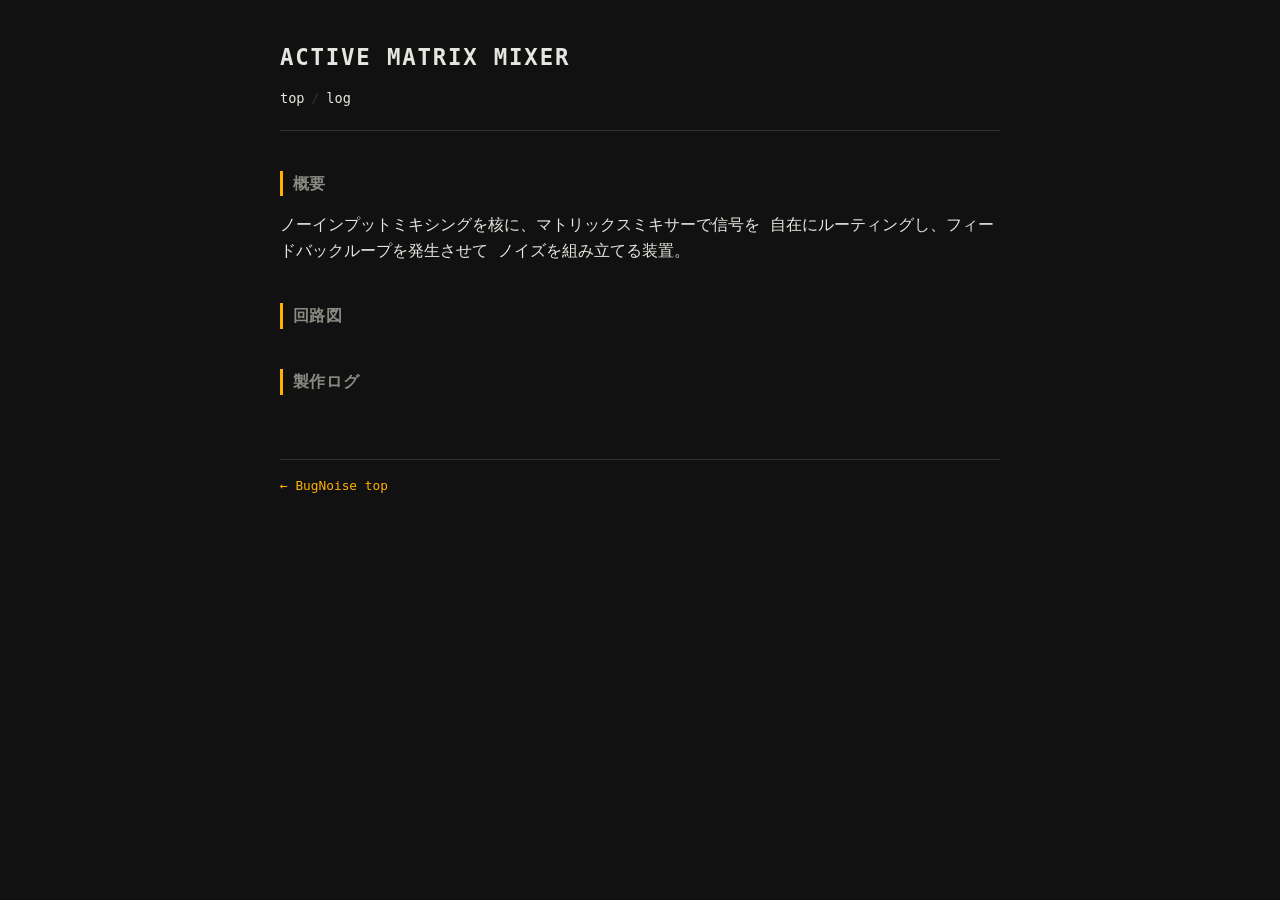
==== devices/ActiveMatrixMixer.html @ 8ef9e6b4 "Ac" ====
<!DOCTYPE html>
<html lang="ja">
<head>
  <meta charset="UTF-8">
  <meta name="viewport" content="width=device-width, initial-scale=1">
  <title>Matrix Feedback Mixer — BugNoise</title>
  <link rel="stylesheet" href="../style.css">
</head>
<body>

  <header>
    <h1>Active Matrix Mixer</h1>
    <nav>
      <a href="../index.html">top</a><span class="sep">/</span><a href="../log/">log</a>
    </nav>
  </header>

  <section>
    <h2>概要</h2>
    <p>
      ノーインプットミキシングを核に、マトリックスミキサーで信号を
      自在にルーティングし、フィードバックループを発生させて
      ノイズを組み立てる装置。
    </p>
  </section>

  <section>
    <h2>回路図</h2>
    <p><!-- 画像を追加する場合はここに --></p>
    <!-- <img src="../assets/images/matrix-feedback-mixer-schematic.png" alt="回路図"> -->
  </section>

  <section>
    <h2>製作ログ</h2>
    <ul class="plain">
      <!-- <li><a href="../log/2026-07-28.html">2026-07-28: 初回発振テスト</a></li> -->
    </ul>
  </section>

  <footer>
    <a href="../index.html">← BugNoise top</a>
  </footer>

</body>
</html>
---- style.css ----
/* ===================================================
   BugNoise — base stylesheet
   無骨・シンプル。装飾は最小限、モノスペース基調。
   =================================================== */

:root {
  --bg: #111111;
  --fg: #e6e6e0;
  --dim: #8a8a82;
  --accent: #ffb000; /* 古いオシロスコープ/LEDのアンバー */
  --line: #333330;
  --mono: "JetBrains Mono", "SF Mono", "Menlo", "Consolas", monospace;
}

* {
  box-sizing: border-box;
}

html, body {
  margin: 0;
  padding: 0;
  background: var(--bg);
  color: var(--fg);
  font-family: var(--mono);
  font-size: 16px;
  line-height: 1.6;
}

body {
  max-width: 760px;
  margin: 0 auto;
  padding: 2.5rem 1.25rem 4rem;
}

a {
  color: var(--accent);
  text-decoration: none;
  border-bottom: 1px solid transparent;
}

a:hover, a:focus {
  border-bottom-color: var(--accent);
}

header {
  border-bottom: 1px solid var(--line);
  padding-bottom: 1.25rem;
  margin-bottom: 2rem;
}

header h1 {
  font-size: 1.4rem;
  letter-spacing: 0.08em;
  margin: 0 0 0.75rem;
  text-transform: uppercase;
}

nav {
  font-size: 0.85rem;
  color: var(--dim);
}

nav a {
  color: var(--fg);
}

nav .sep {
  color: var(--line);
  margin: 0 0.5em;
}

h2 {
  font-size: 1rem;
  letter-spacing: 0.05em;
  text-transform: uppercase;
  color: var(--dim);
  border-left: 3px solid var(--accent);
  padding-left: 0.6em;
  margin-top: 2.5rem;
}

.declaration {
  font-size: 0.95rem;
  color: var(--fg);
  border-left: 3px solid var(--line);
  padding-left: 1em;
  margin: 1.5rem 0 2rem;
  white-space: pre-line;
}

ul.plain {
  list-style: none;
  padding: 0;
  margin: 0;
}

ul.plain li {
  padding: 0.5rem 0;
  border-bottom: 1px dotted var(--line);
}

ul.plain li:last-child {
  border-bottom: none;
}

.meta {
  color: var(--dim);
  font-size: 0.8rem;
}

footer {
  margin-top: 4rem;
  padding-top: 1rem;
  border-top: 1px solid var(--line);
  color: var(--dim);
  font-size: 0.8rem;
}

img {
  max-width: 100%;
  display: block;
  border: 1px solid var(--line);
}

code, pre {
  font-family: var(--mono);
  background: #1a1a18;
  border: 1px solid var(--line);
  padding: 0.1em 0.4em;
}
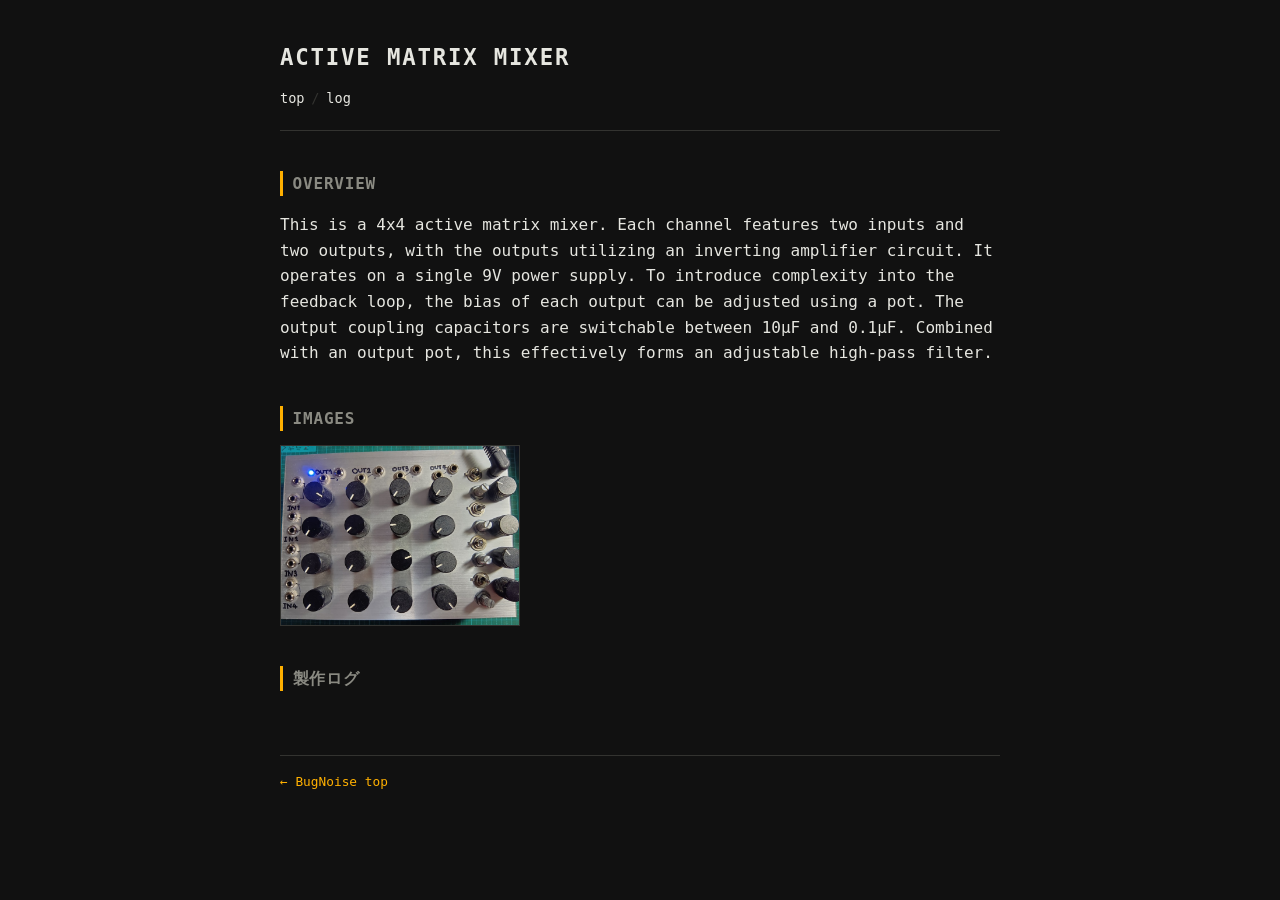
==== commit b15a241b: "ミキサーの説明" ====
--- a/devices/ActiveMatrixMixer.html
+++ b/devices/ActiveMatrixMixer.html
@@ -16,18 +16,17 @@
   </header>
 
   <section>
-    <h2>概要</h2>
+    <h2>Overview</h2>
     <p>
-      ノーインプットミキシングを核に、マトリックスミキサーで信号を
-      自在にルーティングし、フィードバックループを発生させて
-      ノイズを組み立てる装置。
+      This is a 4x4 active matrix mixer. Each channel features two inputs and two outputs, with the outputs utilizing an inverting amplifier circuit.
+It operates on a single 9V power supply. To introduce complexity into the feedback loop, the bias of each output can be adjusted using a pot.
+The output coupling capacitors are switchable between 10µF and 0.1µF. Combined with an output pot, this effectively forms an adjustable high-pass filter.
     </p>
   </section>
 
   <section>
-    <h2>回路図</h2>
-    <p><!-- 画像を追加する場合はここに --></p>
-    <!-- <img src="../assets/images/matrix-feedback-mixer-schematic.png" alt="回路図"> -->
+    <h2>Images</h2>
+    <img src="ActiveMatricsMixer.JPG" alt="Active Matrix Mixer" width="240">
   </section>
 
   <section>
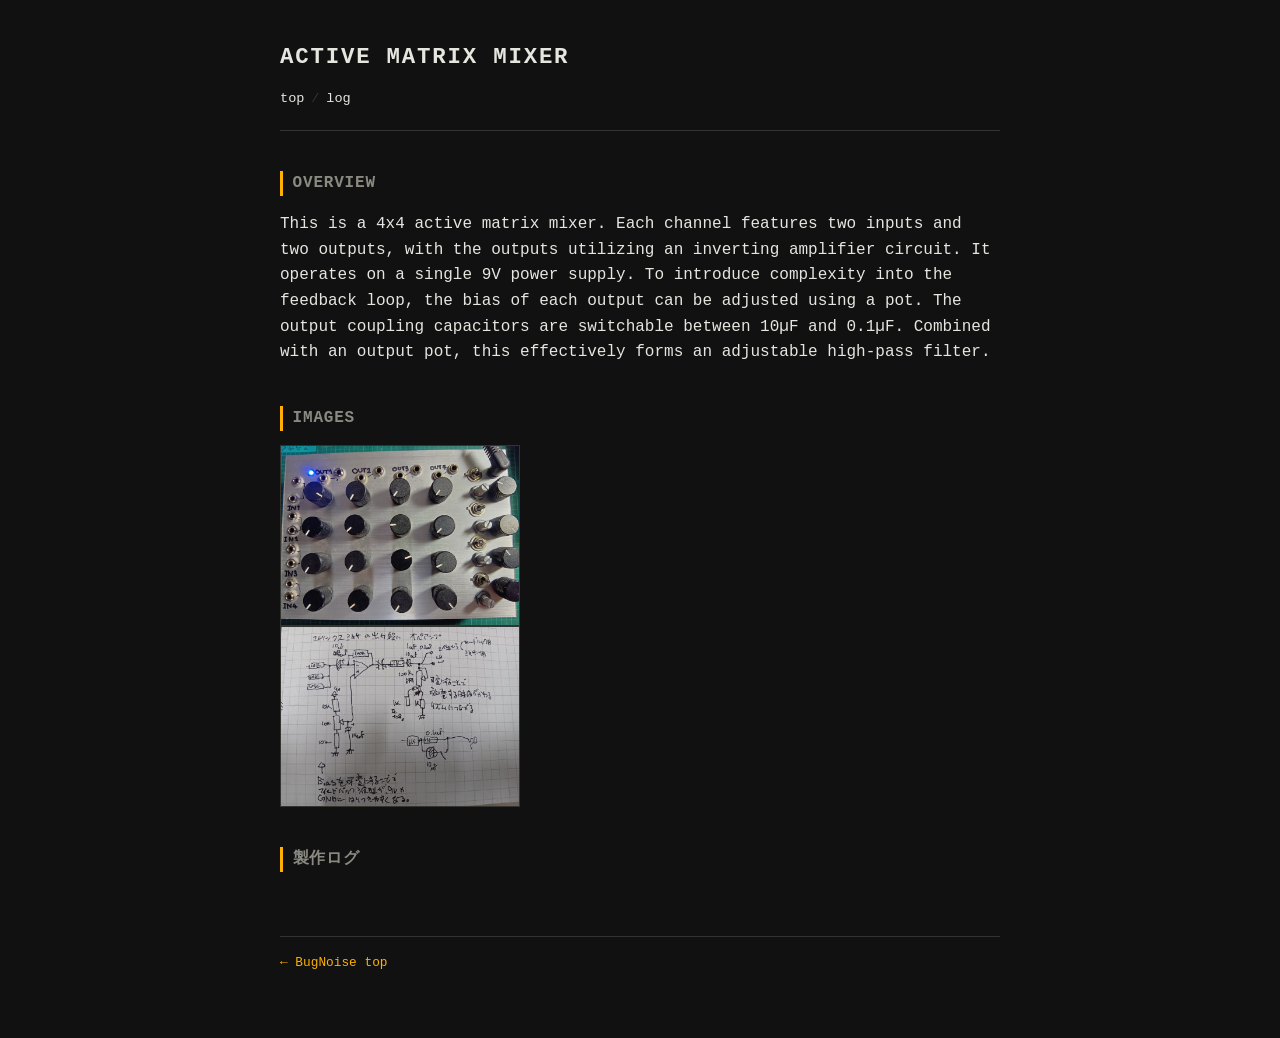
==== commit 6cec7f19: "OP" ====
--- a/devices/ActiveMatrixMixer.html
+++ b/devices/ActiveMatrixMixer.html
@@ -27,6 +27,7 @@
   <section>
     <h2>Images</h2>
     <img src="ActiveMatricsMixer.JPG" alt="Active Matrix Mixer" width="240">
+    <img src="output_AMM.jpg" alt="Active Matrix Mixer" width="240">
   </section>
 
   <section>
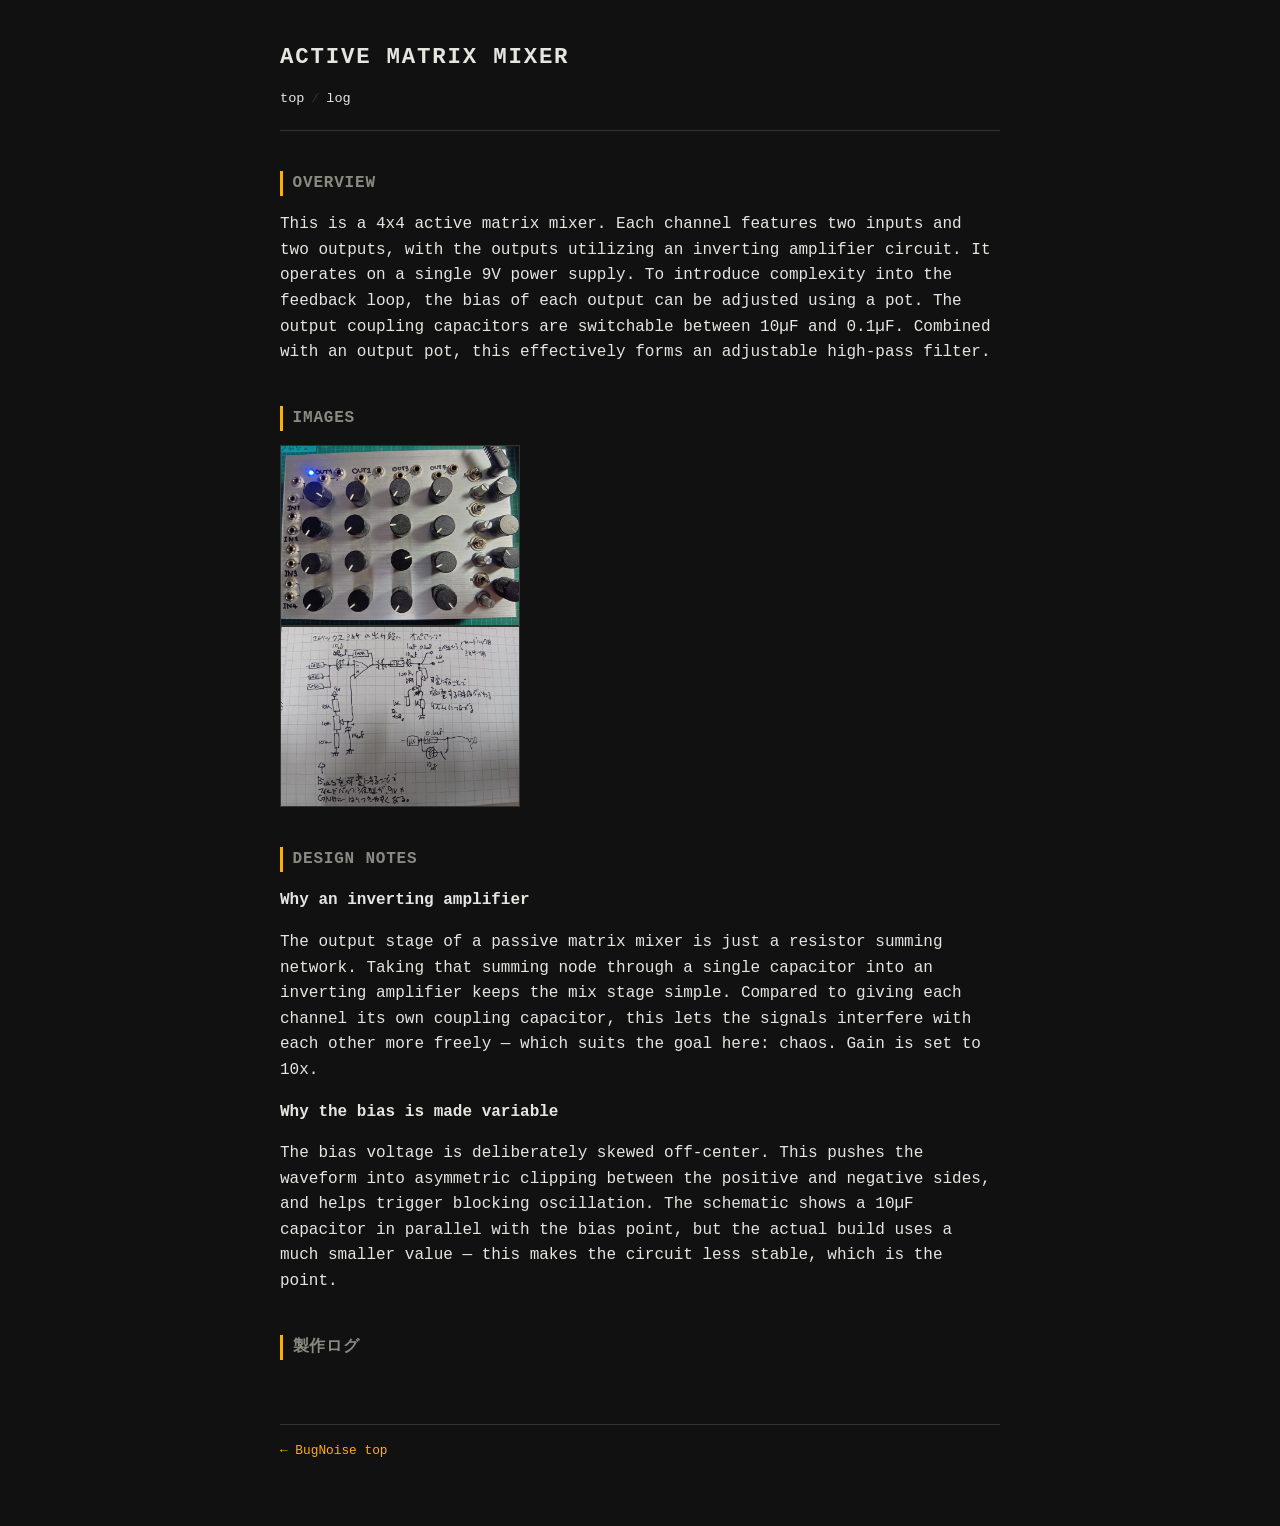
==== commit 655237c3: "設計意図" ====
--- a/devices/ActiveMatrixMixer.html
+++ b/devices/ActiveMatrixMixer.html
@@ -29,7 +29,30 @@
     <img src="ActiveMatricsMixer.JPG" alt="Active Matrix Mixer" width="240">
     <img src="output_AMM.jpg" alt="Active Matrix Mixer" width="240">
   </section>
+<section>
+  <h2>design notes</h2>
 
+  <p><strong>Why an inverting amplifier</strong></p>
+  <p>
+    The output stage of a passive matrix mixer is just a resistor
+    summing network. Taking that summing node through a single
+    capacitor into an inverting amplifier keeps the mix stage
+    simple. Compared to giving each channel its own coupling
+    capacitor, this lets the signals interfere with each other more
+    freely &mdash; which suits the goal here: chaos. Gain is set to 10x.
+  </p>
+
+  <p><strong>Why the bias is made variable</strong></p>
+  <p>
+    The bias voltage is deliberately skewed off-center. This
+    pushes the waveform into asymmetric clipping between the
+    positive and negative sides, and helps trigger blocking
+    oscillation. The schematic shows a 10&micro;F capacitor in
+    parallel with the bias point, but the actual build uses a much
+    smaller value &mdash; this makes the circuit less stable, which
+    is the point.
+  </p>
+</section>
   <section>
     <h2>製作ログ</h2>
     <ul class="plain">
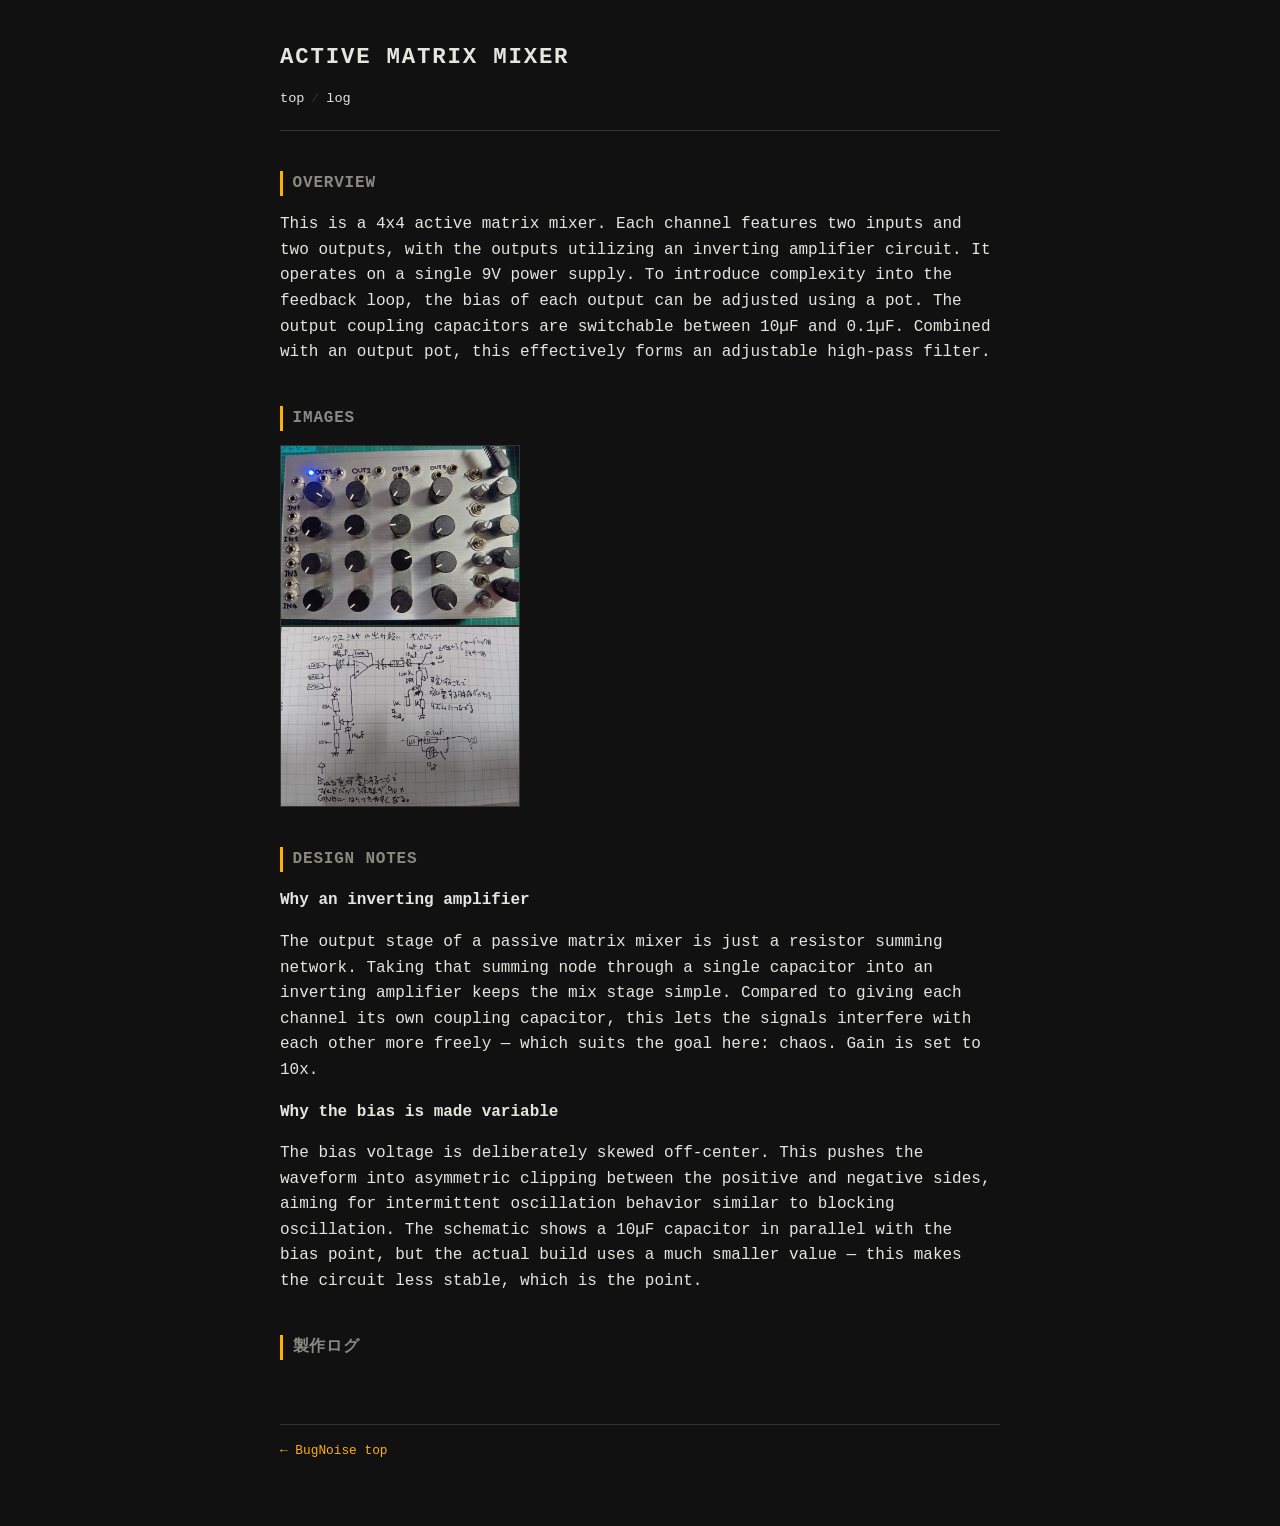
==== commit e281dc54: "説明の修正" ====
--- a/devices/ActiveMatrixMixer.html
+++ b/devices/ActiveMatrixMixer.html
@@ -44,10 +44,10 @@
 
   <p><strong>Why the bias is made variable</strong></p>
   <p>
-    The bias voltage is deliberately skewed off-center. This
-    pushes the waveform into asymmetric clipping between the
-    positive and negative sides, and helps trigger blocking
-    oscillation. The schematic shows a 10&micro;F capacitor in
+    The bias voltage is deliberately skewed off-center. 
+    This pushes the waveform into asymmetric clipping between the positive and negative sides, 
+    aiming for intermittent oscillation behavior similar to blocking oscillation. 
+    The schematic shows a 10&micro;F capacitor in
     parallel with the bias point, but the actual build uses a much
     smaller value &mdash; this makes the circuit less stable, which
     is the point.
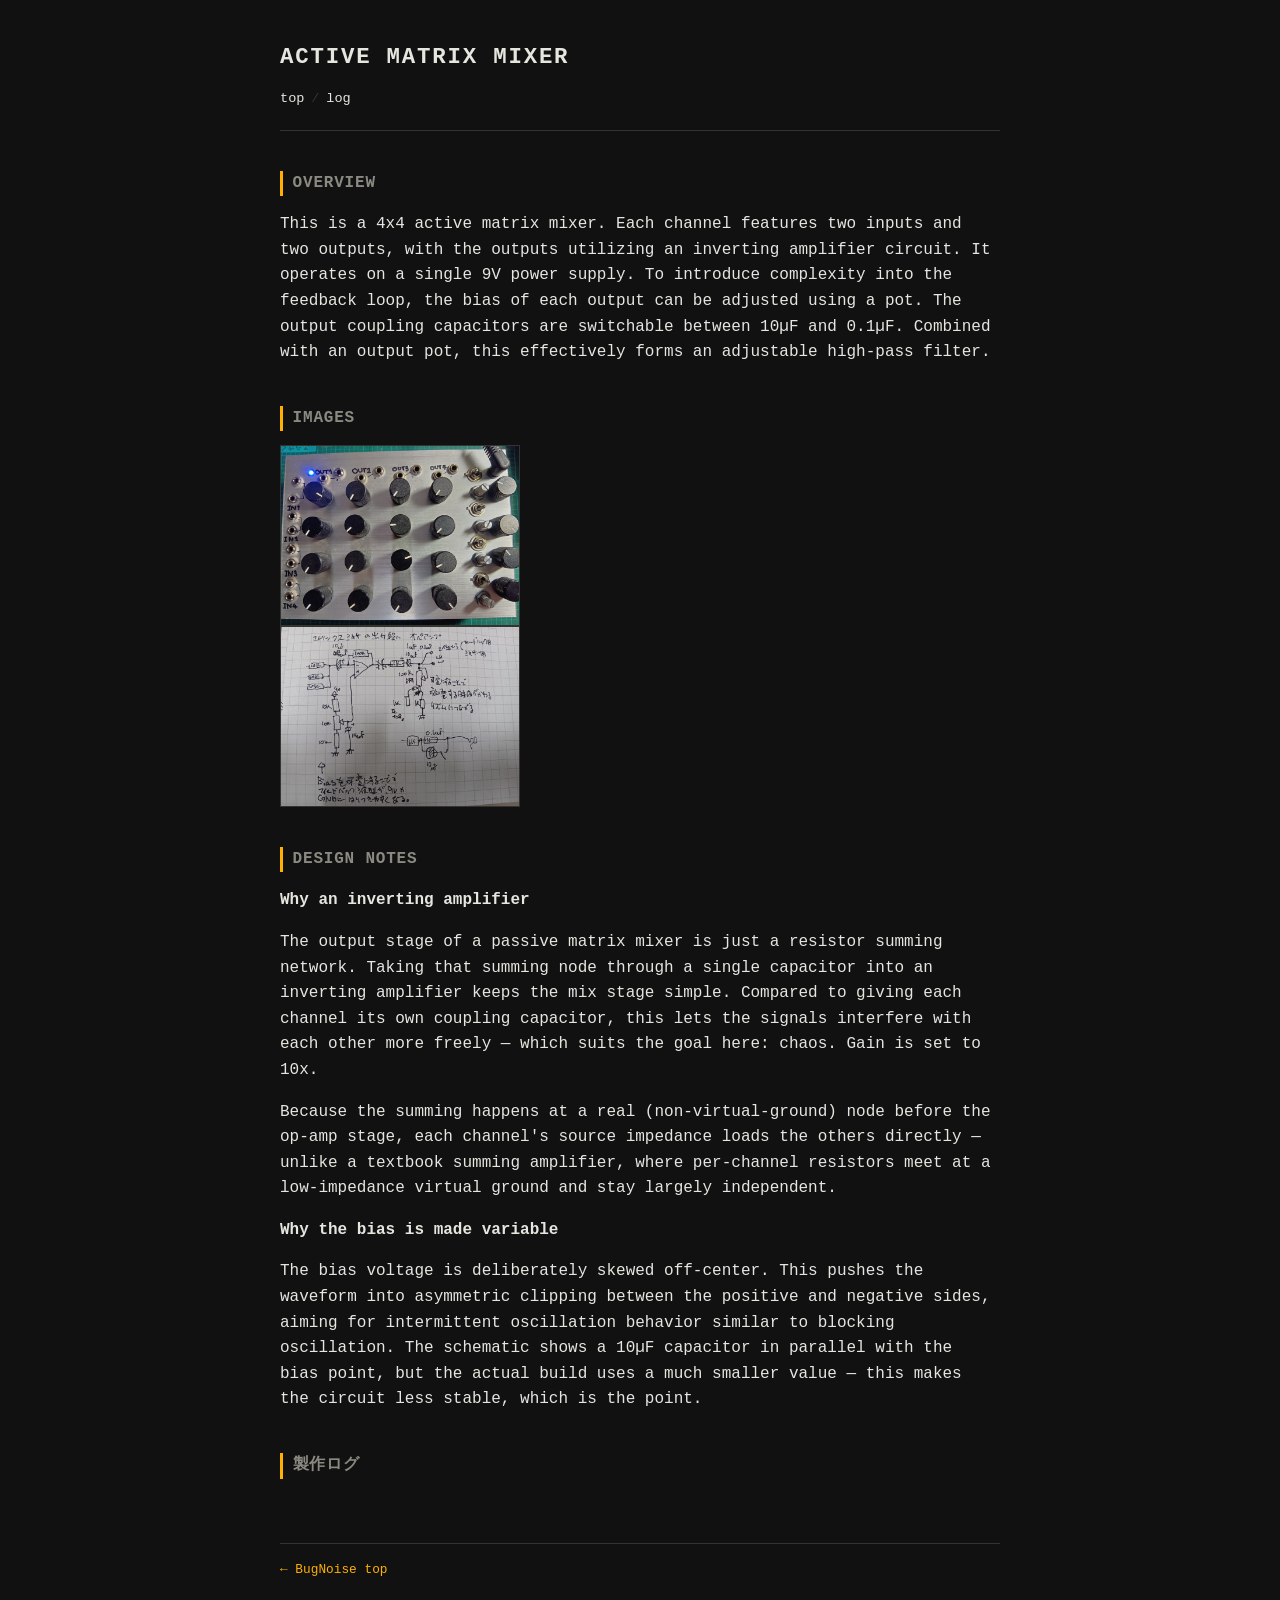
==== commit 6146ed13: "また修正" ====
--- a/devices/ActiveMatrixMixer.html
+++ b/devices/ActiveMatrixMixer.html
@@ -29,8 +29,8 @@
     <img src="ActiveMatricsMixer.JPG" alt="Active Matrix Mixer" width="240">
     <img src="output_AMM.jpg" alt="Active Matrix Mixer" width="240">
   </section>
-<section>
-  <h2>design notes</h2>
+  <section>
+    <h2>design notes</h2>
 
   <p><strong>Why an inverting amplifier</strong></p>
   <p>
@@ -41,18 +41,25 @@
     capacitor, this lets the signals interfere with each other more
     freely &mdash; which suits the goal here: chaos. Gain is set to 10x.
   </p>
+  <p>
+    Because the summing happens at a real (non-virtual-ground) node
+    before the op-amp stage, each channel's source impedance loads
+    the others directly &mdash; unlike a textbook summing amplifier,
+    where per-channel resistors meet at a low-impedance virtual
+    ground and stay largely independent.
+  </p>
 
   <p><strong>Why the bias is made variable</strong></p>
   <p>
-    The bias voltage is deliberately skewed off-center. 
-    This pushes the waveform into asymmetric clipping between the positive and negative sides, 
-    aiming for intermittent oscillation behavior similar to blocking oscillation. 
-    The schematic shows a 10&micro;F capacitor in
-    parallel with the bias point, but the actual build uses a much
-    smaller value &mdash; this makes the circuit less stable, which
-    is the point.
+    The bias voltage is deliberately skewed off-center. This
+    pushes the waveform into asymmetric clipping between the
+    positive and negative sides, aiming for intermittent
+    oscillation behavior similar to blocking oscillation. The
+    schematic shows a 10&micro;F capacitor in parallel with the bias
+    point, but the actual build uses a much smaller value &mdash;
+    this makes the circuit less stable, which is the point.
   </p>
-</section>
+  </section>
   <section>
     <h2>製作ログ</h2>
     <ul class="plain">
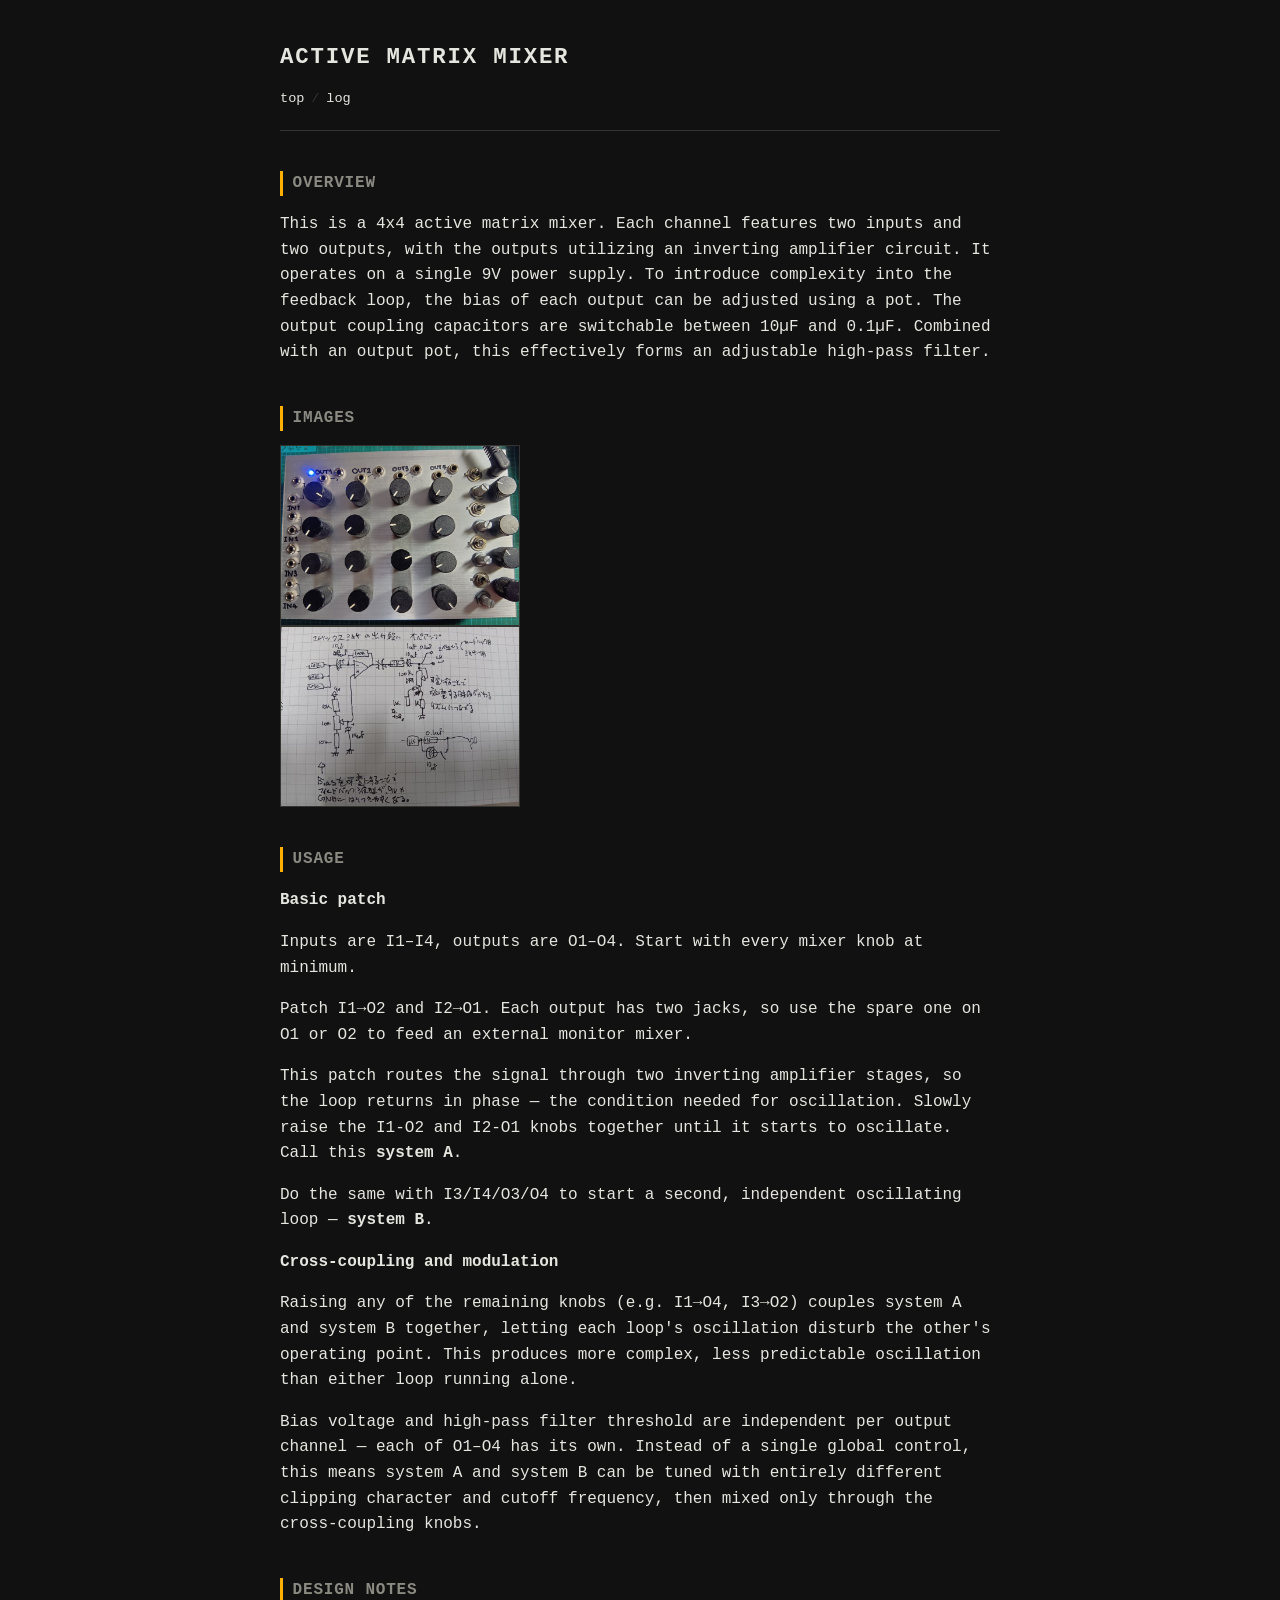
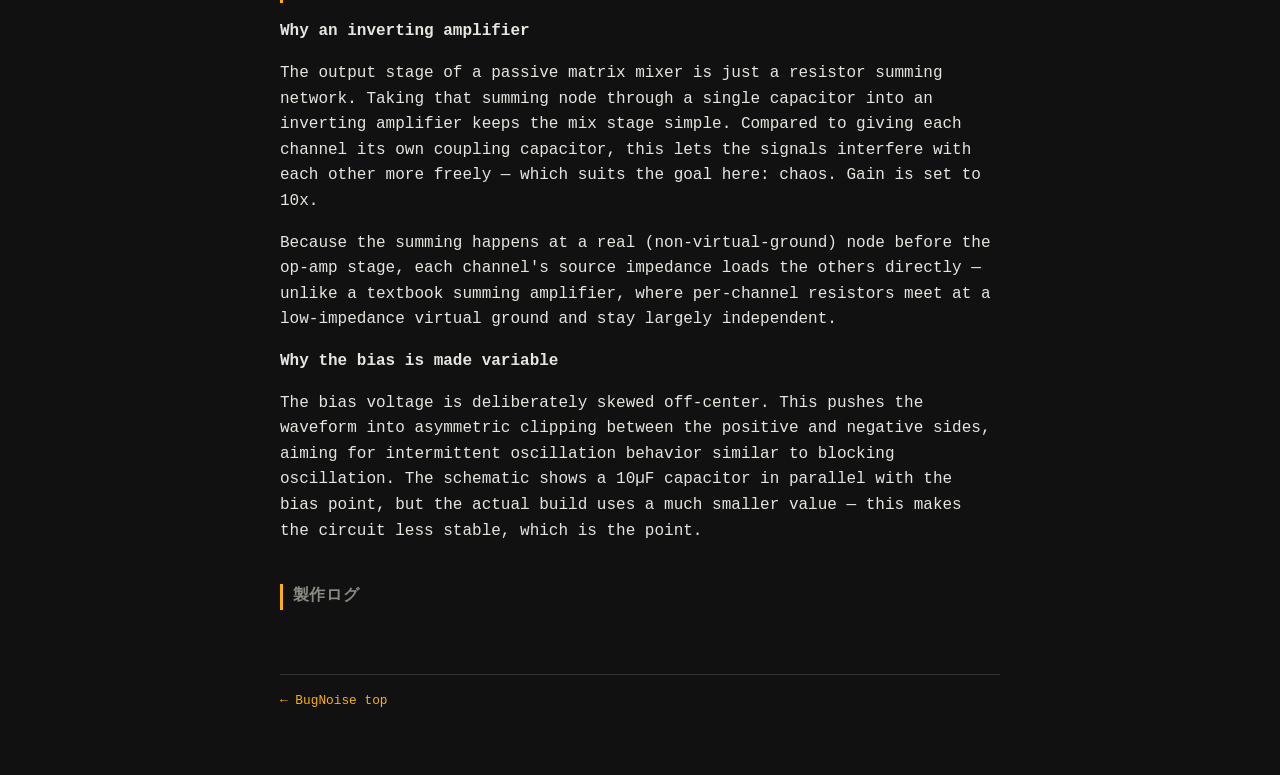
==== commit 2fefecc5: "使い方" ====
--- a/devices/ActiveMatrixMixer.html
+++ b/devices/ActiveMatrixMixer.html
@@ -29,6 +29,47 @@
     <img src="ActiveMatricsMixer.JPG" alt="Active Matrix Mixer" width="240">
     <img src="output_AMM.jpg" alt="Active Matrix Mixer" width="240">
   </section>
+
+  <section>
+  <h2>usage</h2>
+
+  <p><strong>Basic patch</strong></p>
+  <p>
+    Inputs are I1&ndash;I4, outputs are O1&ndash;O4. Start with every
+    mixer knob at minimum.
+  </p>
+  <p>
+    Patch I1&rarr;O2 and I2&rarr;O1. Each output has two jacks, so use
+    the spare one on O1 or O2 to feed an external monitor mixer.
+  </p>
+  <p>
+    This patch routes the signal through two inverting amplifier
+    stages, so the loop returns in phase &mdash; the condition needed
+    for oscillation. Slowly raise the I1-O2 and I2-O1 knobs together
+    until it starts to oscillate. Call this <strong>system A</strong>.
+  </p>
+  <p>
+    Do the same with I3/I4/O3/O4 to start a second, independent
+    oscillating loop &mdash; <strong>system B</strong>.
+  </p>
+
+  <p><strong>Cross-coupling and modulation</strong></p>
+  <p>
+    Raising any of the remaining knobs (e.g. I1&rarr;O4, I3&rarr;O2)
+    couples system A and system B together, letting each loop's
+    oscillation disturb the other's operating point. This produces
+    more complex, less predictable oscillation than either loop
+    running alone.
+  </p>
+  <p>
+    Bias voltage and high-pass filter threshold are independent
+    per output channel &mdash; each of O1&ndash;O4 has its own. Instead
+    of a single global control, this means system A and system B
+    can be tuned with entirely different clipping character and
+    cutoff frequency, then mixed only through the cross-coupling
+    knobs.
+  </p>
+</section>
   <section>
     <h2>design notes</h2>
 
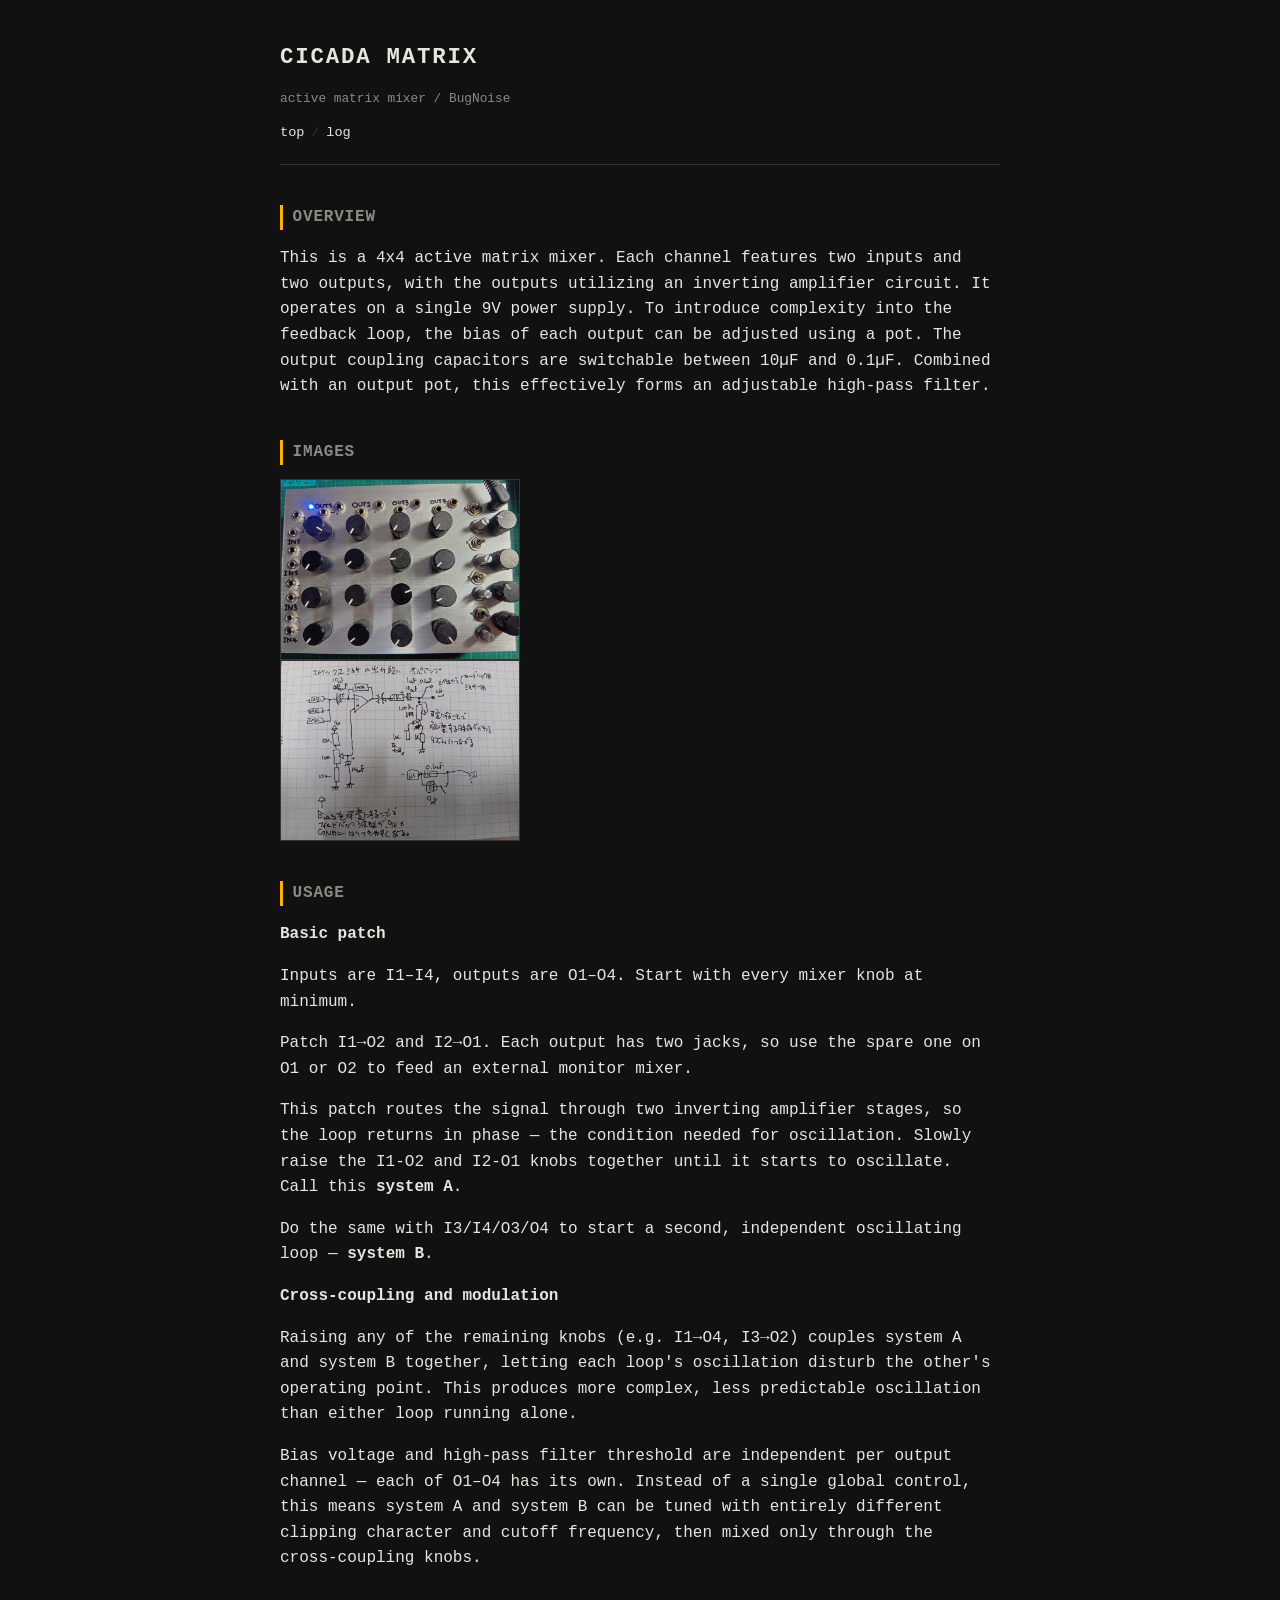
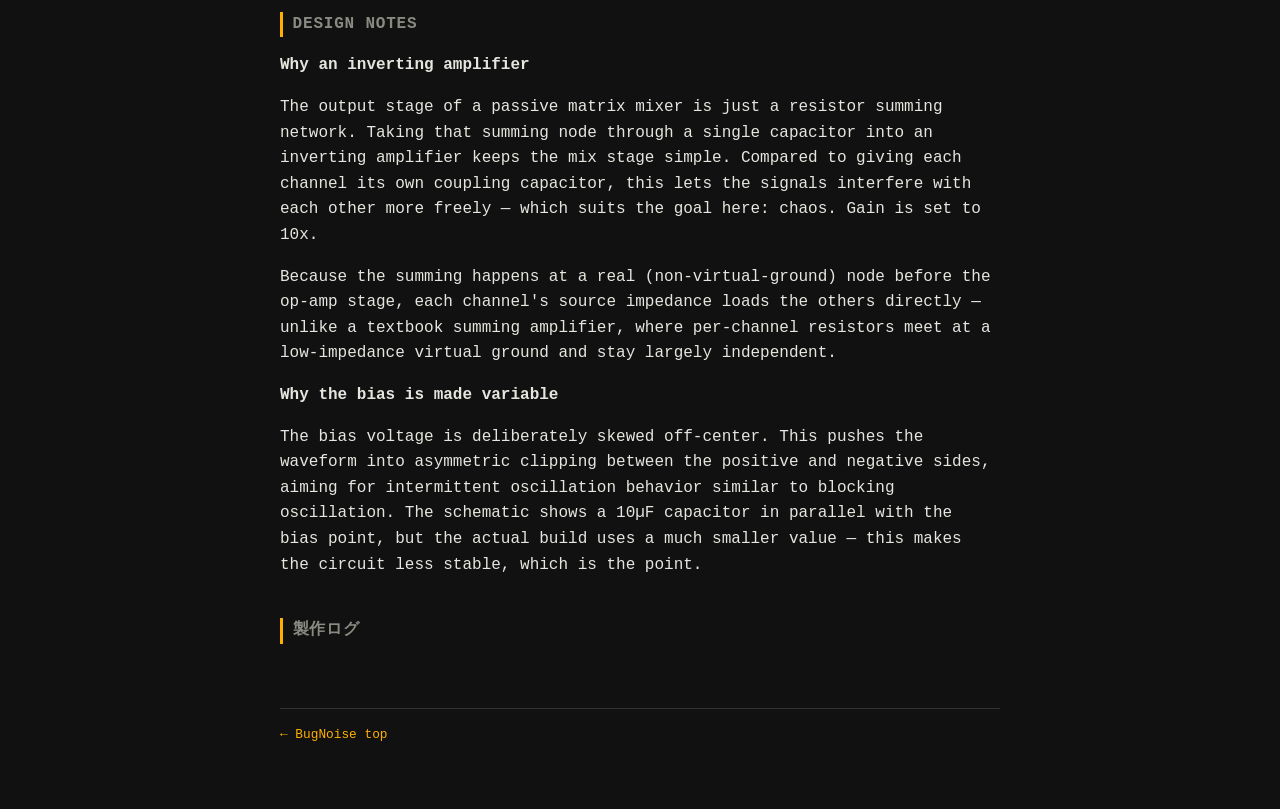
==== commit adcf5ca0: "なまえ変更" ====
--- a/devices/ActiveMatrixMixer.html
+++ b/devices/ActiveMatrixMixer.html
@@ -3,13 +3,14 @@
 <head>
   <meta charset="UTF-8">
   <meta name="viewport" content="width=device-width, initial-scale=1">
-  <title>Matrix Feedback Mixer — BugNoise</title>
+  <title>Cicada Matrix — BugNoise</title>
   <link rel="stylesheet" href="../style.css">
 </head>
 <body>
 
   <header>
-    <h1>Active Matrix Mixer</h1>
+    <h1>Cicada Matrix</h1>
+    <p class="meta">active matrix mixer / BugNoise</p>
     <nav>
       <a href="../index.html">top</a><span class="sep">/</span><a href="../log/">log</a>
     </nav>
